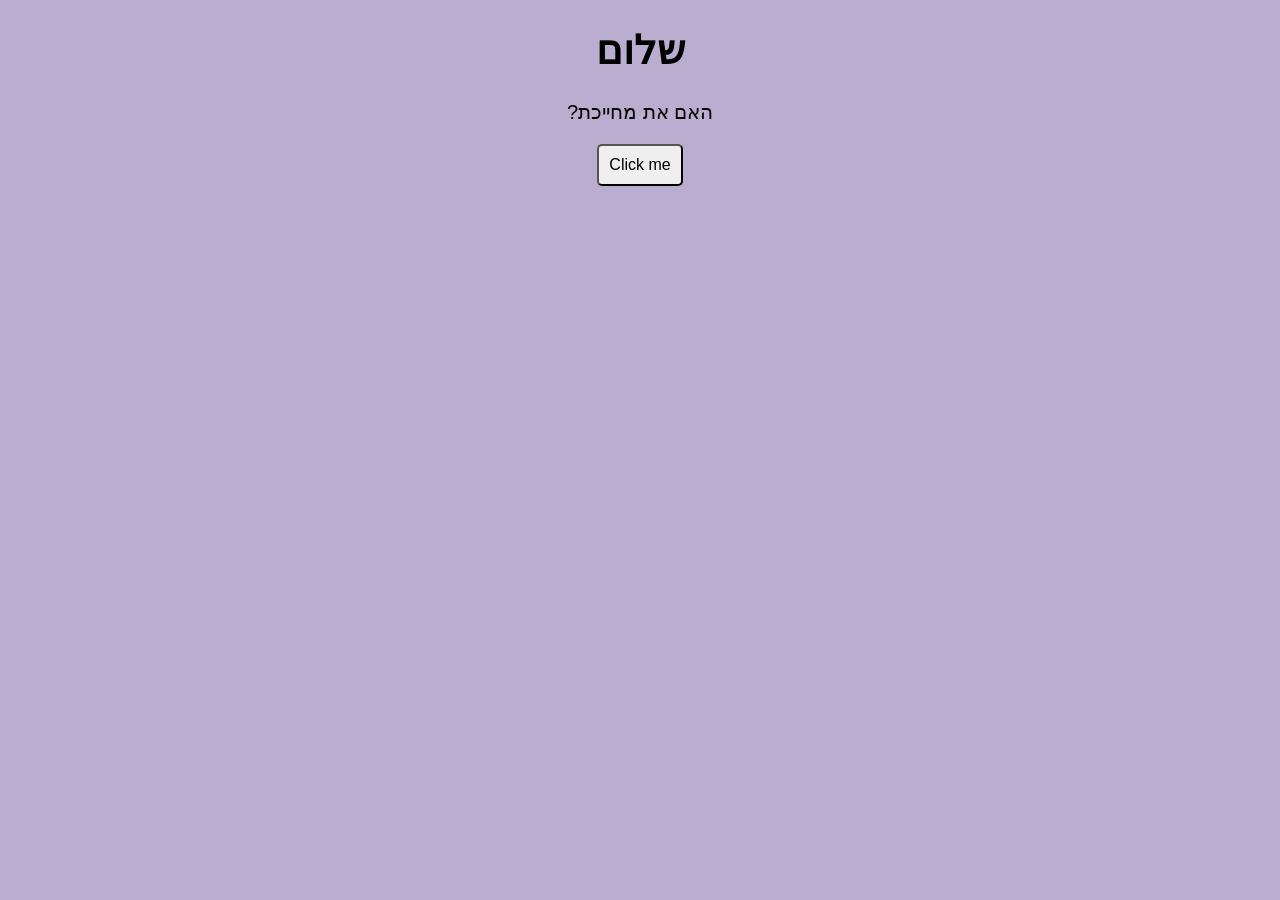
==== public/index.html @ 8a32478e "Add backend" ====
<!DOCTYPE html>
<html lang="he" dir="rtl">
    
<head>
    <meta charset="UTF-8">
    <link rel="stylesheet" href="style.css">
    <title>דו״ח 2</title>
</head>

<body>
    <h1>שלום</h1>
    <p>האם את מחייכת?</p>
    <button>Click me</button>
    <script src="script.js"></script>

</body>

</html>
---- public/style.css ----
body {
    background-color: rgb(186, 174, 208);
    text-align: center;
    font-family: Arial;
}

h1 {
    font-size: 40px;
}

p {
    font-size: 20px;
}

button {
    font-size: 16px;
    padding: 10px;
    border-radius: 5px;
}
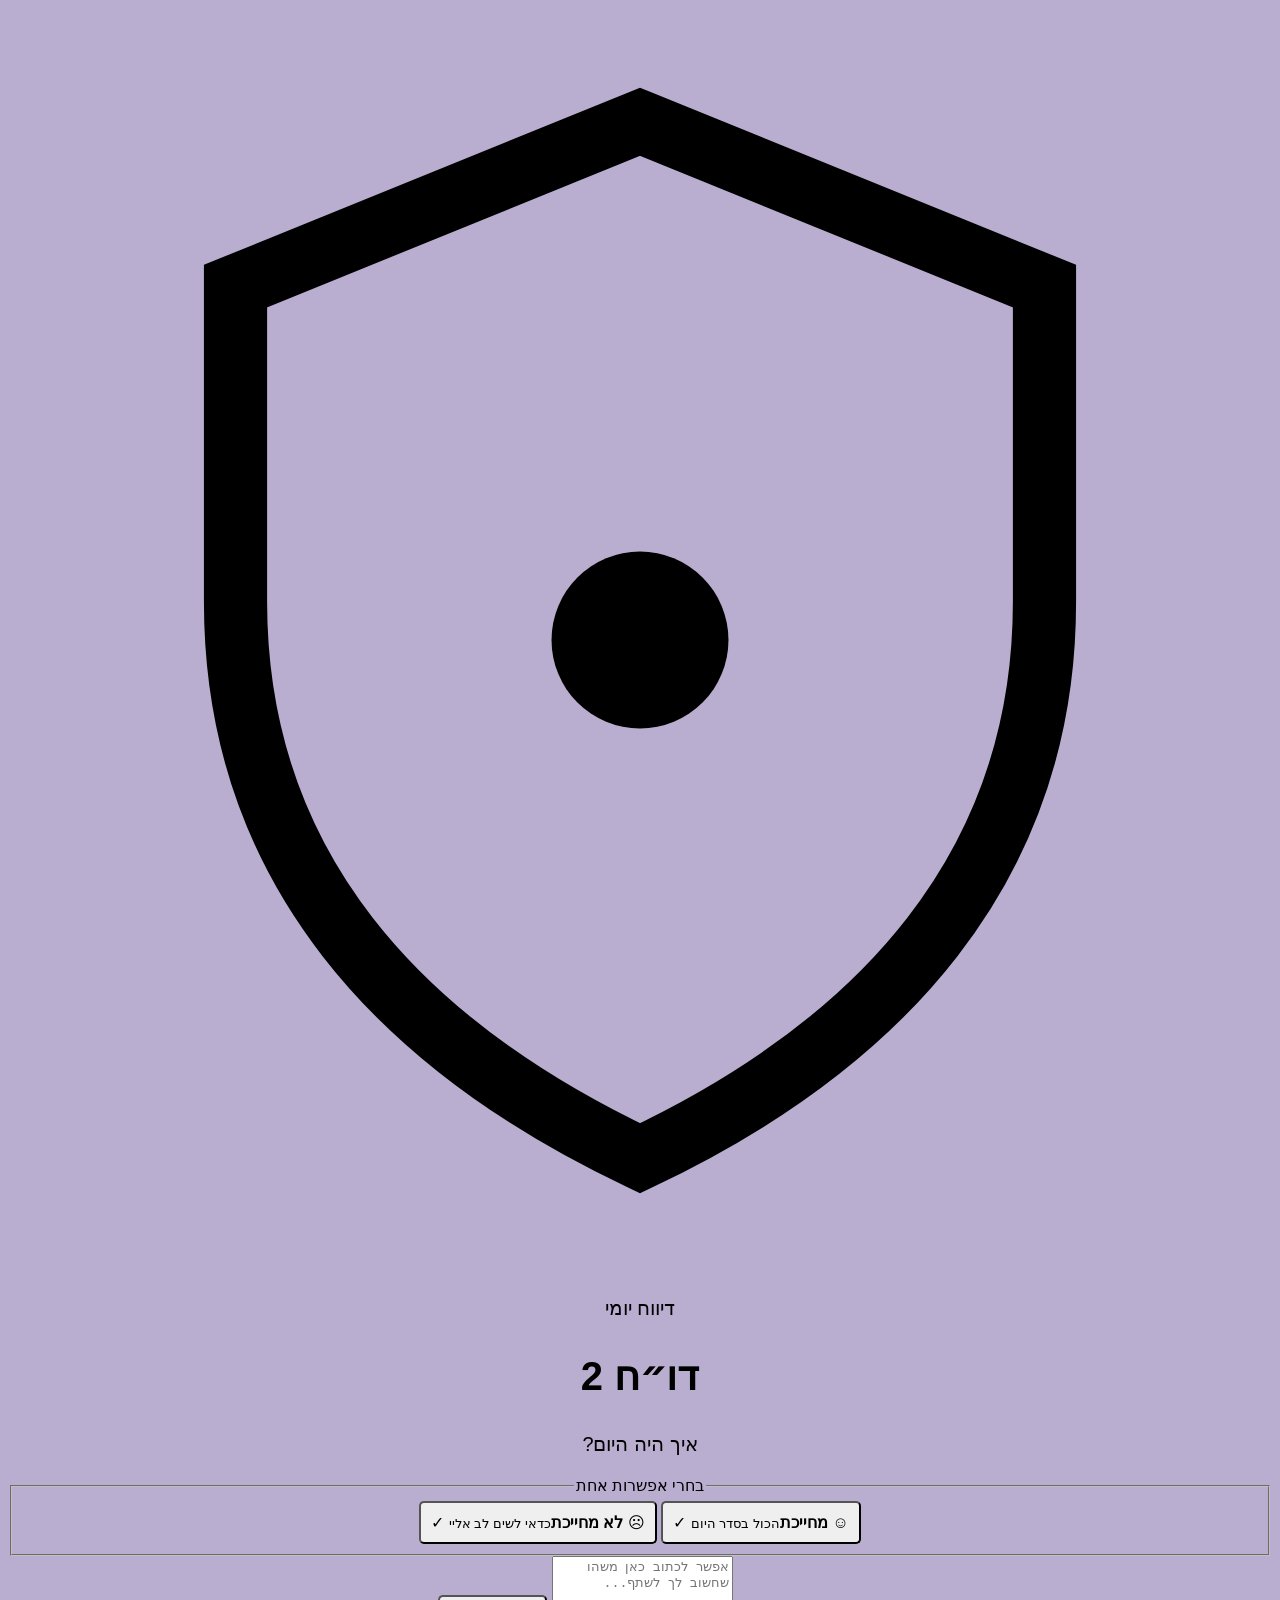
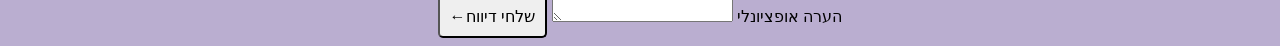
==== commit dc9c5c44: "Redesign daily report page" ====
--- a/public/index.html
+++ b/public/index.html
@@ -1,18 +1,61 @@
-<!DOCTYPE html>
+<!doctype html>
 <html lang="he" dir="rtl">
-    
-<head>
-    <meta charset="UTF-8">
-    <link rel="stylesheet" href="style.css">
+  <head>
+    <meta charset="UTF-8" />
+    <meta name="viewport" content="width=device-width, initial-scale=1.0" />
     <title>דו״ח 2</title>
-</head>
+    <link rel="preconnect" href="https://fonts.googleapis.com" />
+    <link rel="preconnect" href="https://fonts.gstatic.com" crossorigin />
+    <link href="https://fonts.googleapis.com/css2?family=Heebo:wght@400;500;600;700;800;900&family=Rubik:wght@500;600;700;800&display=swap" rel="stylesheet" />
+    <link rel="stylesheet" href="/style.css" />
+  </head>
+  <body>
+    <main class="app-shell">
+      <section class="report-card" aria-labelledby="page-title">
+        <header class="hero">
+          <div class="crest" aria-hidden="true">
+            <svg viewBox="0 0 100 100">
+              <path d="M50 9 82 22v25c0 21-13 35-32 44C31 82 18 68 18 47V22L50 9Z" fill="none" stroke="currentColor" stroke-width="5" />
+              <path d="M50 24v46M34 42h32M39 31l22 22M61 31 39 53" />
+              <circle cx="50" cy="50" r="7" fill="currentColor" stroke="none" />
+            </svg>
+          </div>
+          <p class="eyebrow">דיווח יומי</p>
+          <h1 id="page-title">דו״ח 2</h1>
+          <p class="subtitle">איך היה היום?</p>
+        </header>
 
-<body>
-    <h1>שלום</h1>
-    <p>האם את מחייכת?</p>
-    <button>Click me</button>
-    <script src="script.js"></script>
+        <form id="report-form" novalidate>
+          <fieldset>
+            <legend>בחרי אפשרות אחת</legend>
+            <div class="status-options">
+              <button class="status-option" type="button" data-status="מחייכת" aria-pressed="false">
+                <span class="status-icon happy">☺</span>
+                <span class="status-copy"><strong>מחייכת</strong><small>הכול בסדר היום</small></span>
+                <span class="selection-mark" aria-hidden="true">✓</span>
+              </button>
+              <button class="status-option" type="button" data-status="לא מחייכת" aria-pressed="false">
+                <span class="status-icon sad">☹</span>
+                <span class="status-copy"><strong>לא מחייכת</strong><small>כדאי לשים לב אליי</small></span>
+                <span class="selection-mark" aria-hidden="true">✓</span>
+              </button>
+            </div>
+          </fieldset>
 
-</body>
+          <label class="note-label" for="note">הערה <span>אופציונלי</span></label>
+          <textarea id="note" name="note" rows="4" maxlength="1000" placeholder="אפשר לכתוב כאן משהו שחשוב לך לשתף..."></textarea>
+          <p id="form-message" class="form-message" role="alert" hidden></p>
+          <button id="submit-button" class="submit-button" type="submit"><span>שלחי דיווח</span><span aria-hidden="true">←</span></button>
+        </form>
 
-</html>+        <section id="success-message" class="success-message" hidden>
+          <div class="success-icon" aria-hidden="true">✓</div>
+          <h2>הדיווח נשלח</h2>
+          <p>תודה, הדיווח שלך התקבל בהצלחה.</p>
+          <button id="send-another" type="button">שלחי דיווח נוסף</button>
+        </section>
+      </section>
+    </main>
+    <script src="/script.js"></script>
+  </body>
+</html>
--- a/style.css
+++ b/style.css
@@ -0,0 +1,19 @@
+body {
+    background-color: rgb(186, 174, 208);
+    text-align: center;
+    font-family: Arial;
+}
+
+h1 {
+    font-size: 40px;
+}
+
+p {
+    font-size: 20px;
+}
+
+button {
+    font-size: 16px;
+    padding: 10px;
+    border-radius: 5px;
+}
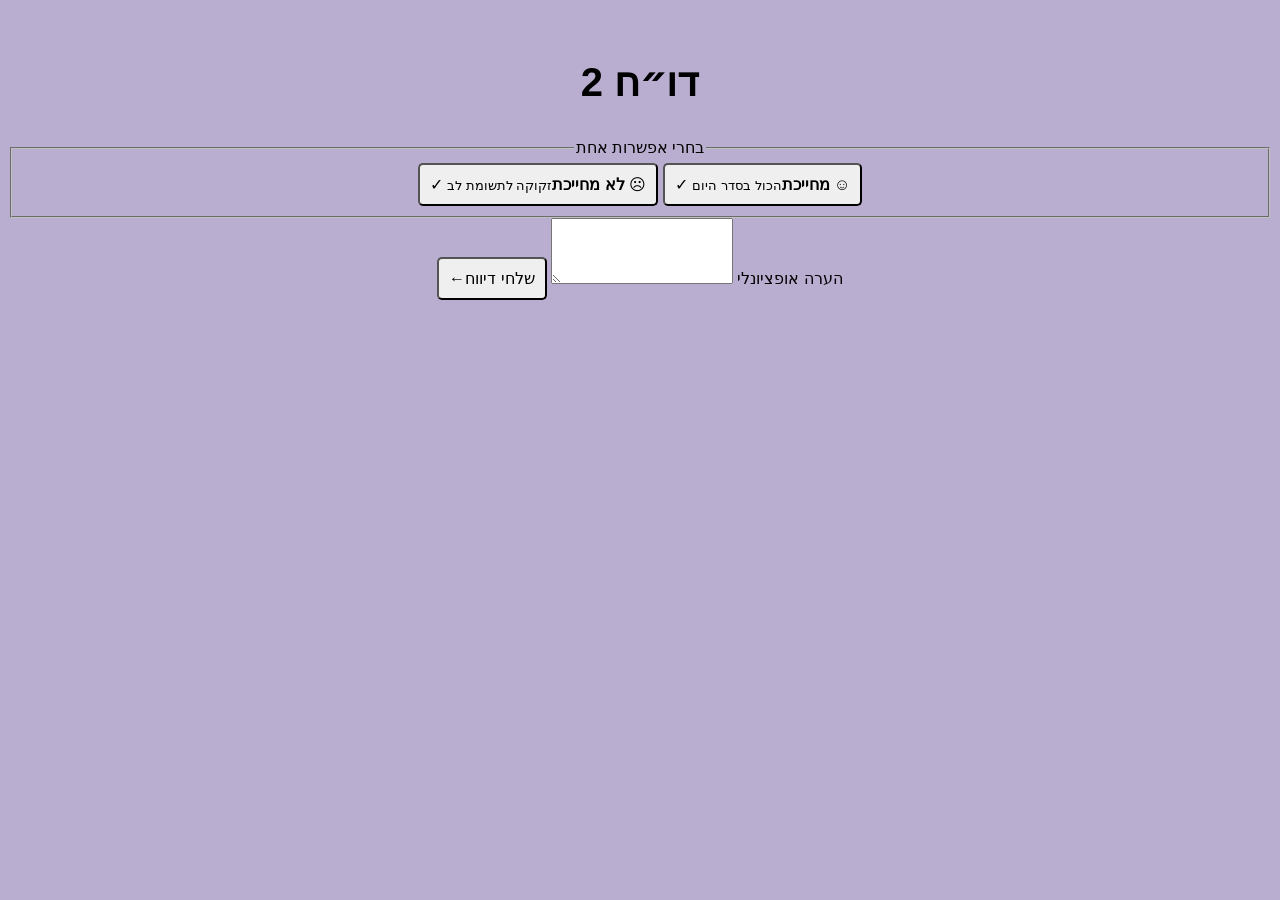
==== commit 140aa5be: "Refine mobile layout and add logo" ====
--- a/public/index.html
+++ b/public/index.html
@@ -4,6 +4,8 @@
     <meta charset="UTF-8" />
     <meta name="viewport" content="width=device-width, initial-scale=1.0" />
     <title>דו״ח 2</title>
+    <link rel="icon" type="image/png" href="/logo.png" />
+    <link rel="apple-touch-icon" href="/logo.png" />
     <link rel="preconnect" href="https://fonts.googleapis.com" />
     <link rel="preconnect" href="https://fonts.gstatic.com" crossorigin />
     <link href="https://fonts.googleapis.com/css2?family=Heebo:wght@400;500;600;700;800;900&family=Rubik:wght@500;600;700;800&display=swap" rel="stylesheet" />
@@ -13,16 +15,8 @@
     <main class="app-shell">
       <section class="report-card" aria-labelledby="page-title">
         <header class="hero">
-          <div class="crest" aria-hidden="true">
-            <svg viewBox="0 0 100 100">
-              <path d="M50 9 82 22v25c0 21-13 35-32 44C31 82 18 68 18 47V22L50 9Z" fill="none" stroke="currentColor" stroke-width="5" />
-              <path d="M50 24v46M34 42h32M39 31l22 22M61 31 39 53" />
-              <circle cx="50" cy="50" r="7" fill="currentColor" stroke="none" />
-            </svg>
-          </div>
-          <p class="eyebrow">דיווח יומי</p>
+          <img class="logo" src="/logo.png" alt="" />
           <h1 id="page-title">דו״ח 2</h1>
-          <p class="subtitle">איך היה היום?</p>
         </header>
 
         <form id="report-form" novalidate>
@@ -36,14 +30,14 @@
               </button>
               <button class="status-option" type="button" data-status="לא מחייכת" aria-pressed="false">
                 <span class="status-icon sad">☹</span>
-                <span class="status-copy"><strong>לא מחייכת</strong><small>כדאי לשים לב אליי</small></span>
+                <span class="status-copy"><strong>לא מחייכת</strong><small>זקוקה לתשומת לב</small></span>
                 <span class="selection-mark" aria-hidden="true">✓</span>
               </button>
             </div>
           </fieldset>
 
           <label class="note-label" for="note">הערה <span>אופציונלי</span></label>
-          <textarea id="note" name="note" rows="4" maxlength="1000" placeholder="אפשר לכתוב כאן משהו שחשוב לך לשתף..."></textarea>
+          <textarea id="note" name="note" rows="4" maxlength="1000" aria-label="הערה אופציונלית"></textarea>
           <p id="form-message" class="form-message" role="alert" hidden></p>
           <button id="submit-button" class="submit-button" type="submit"><span>שלחי דיווח</span><span aria-hidden="true">←</span></button>
         </form>
